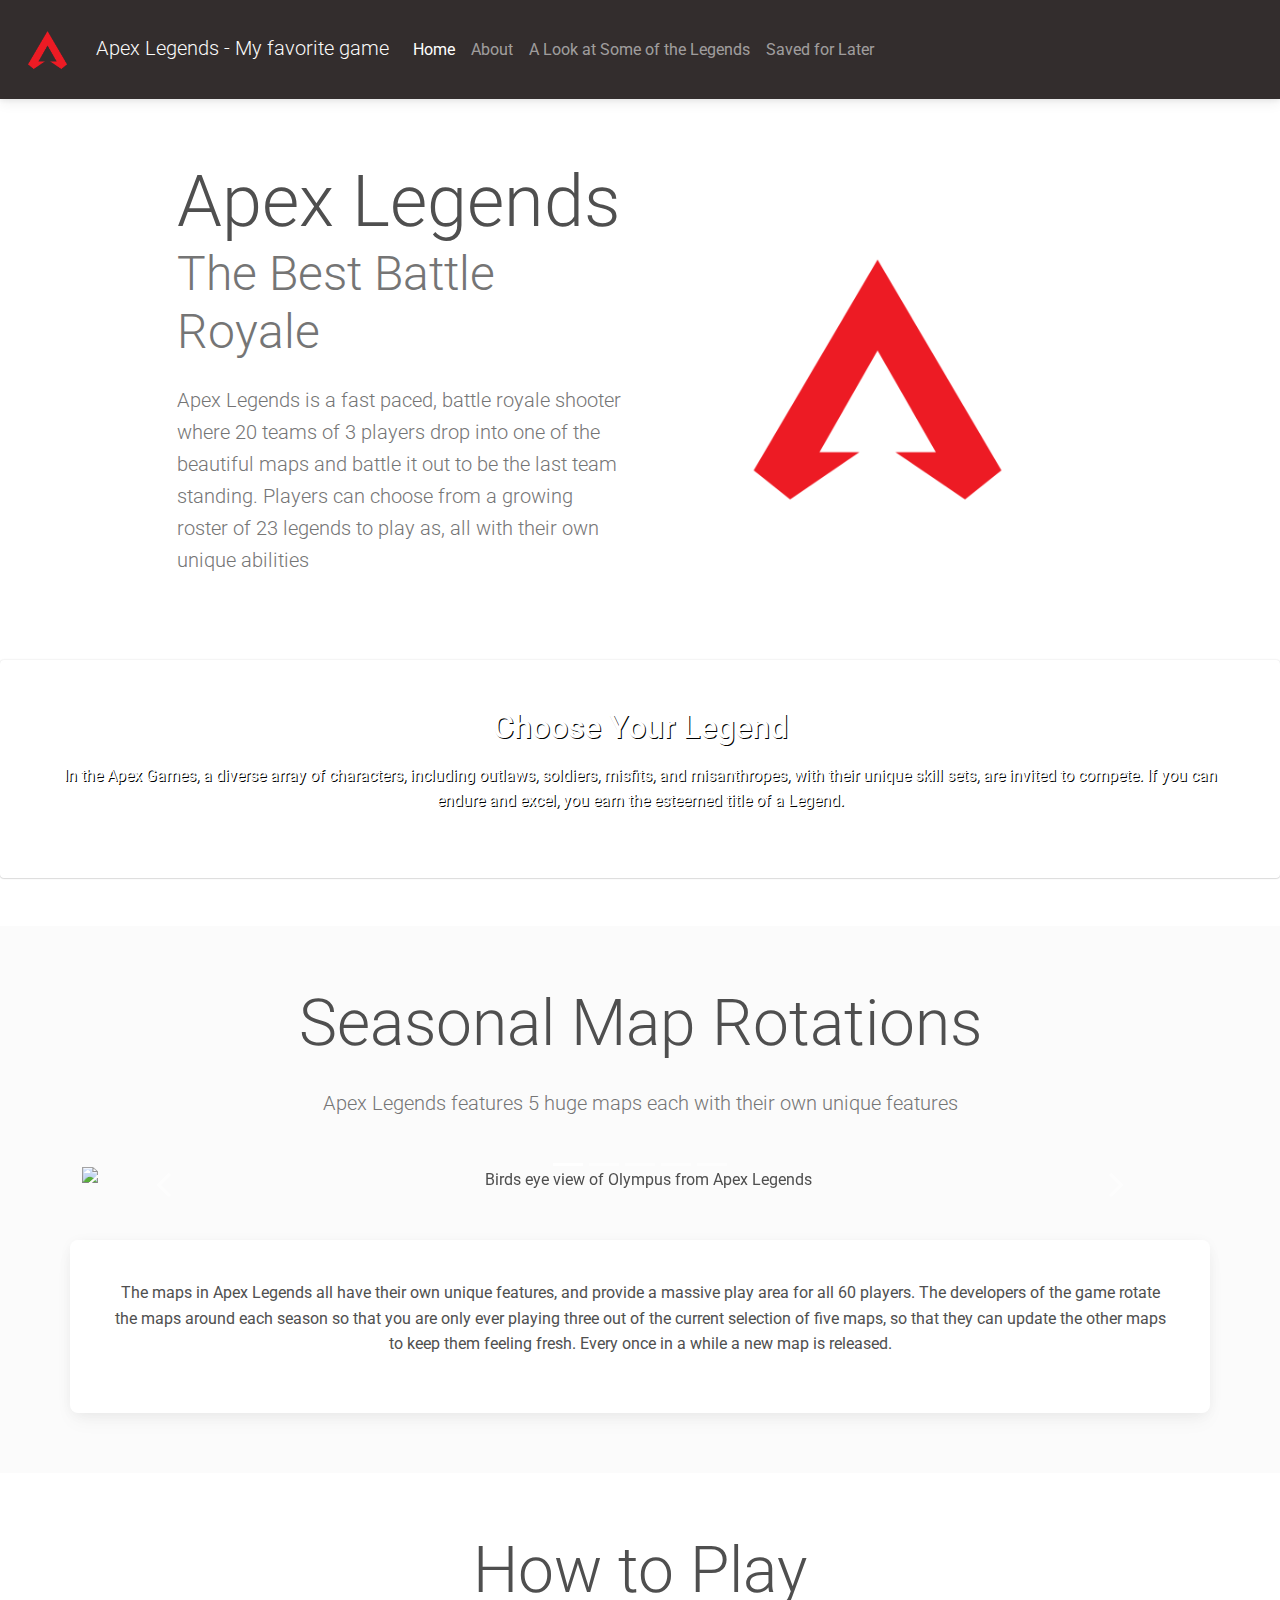
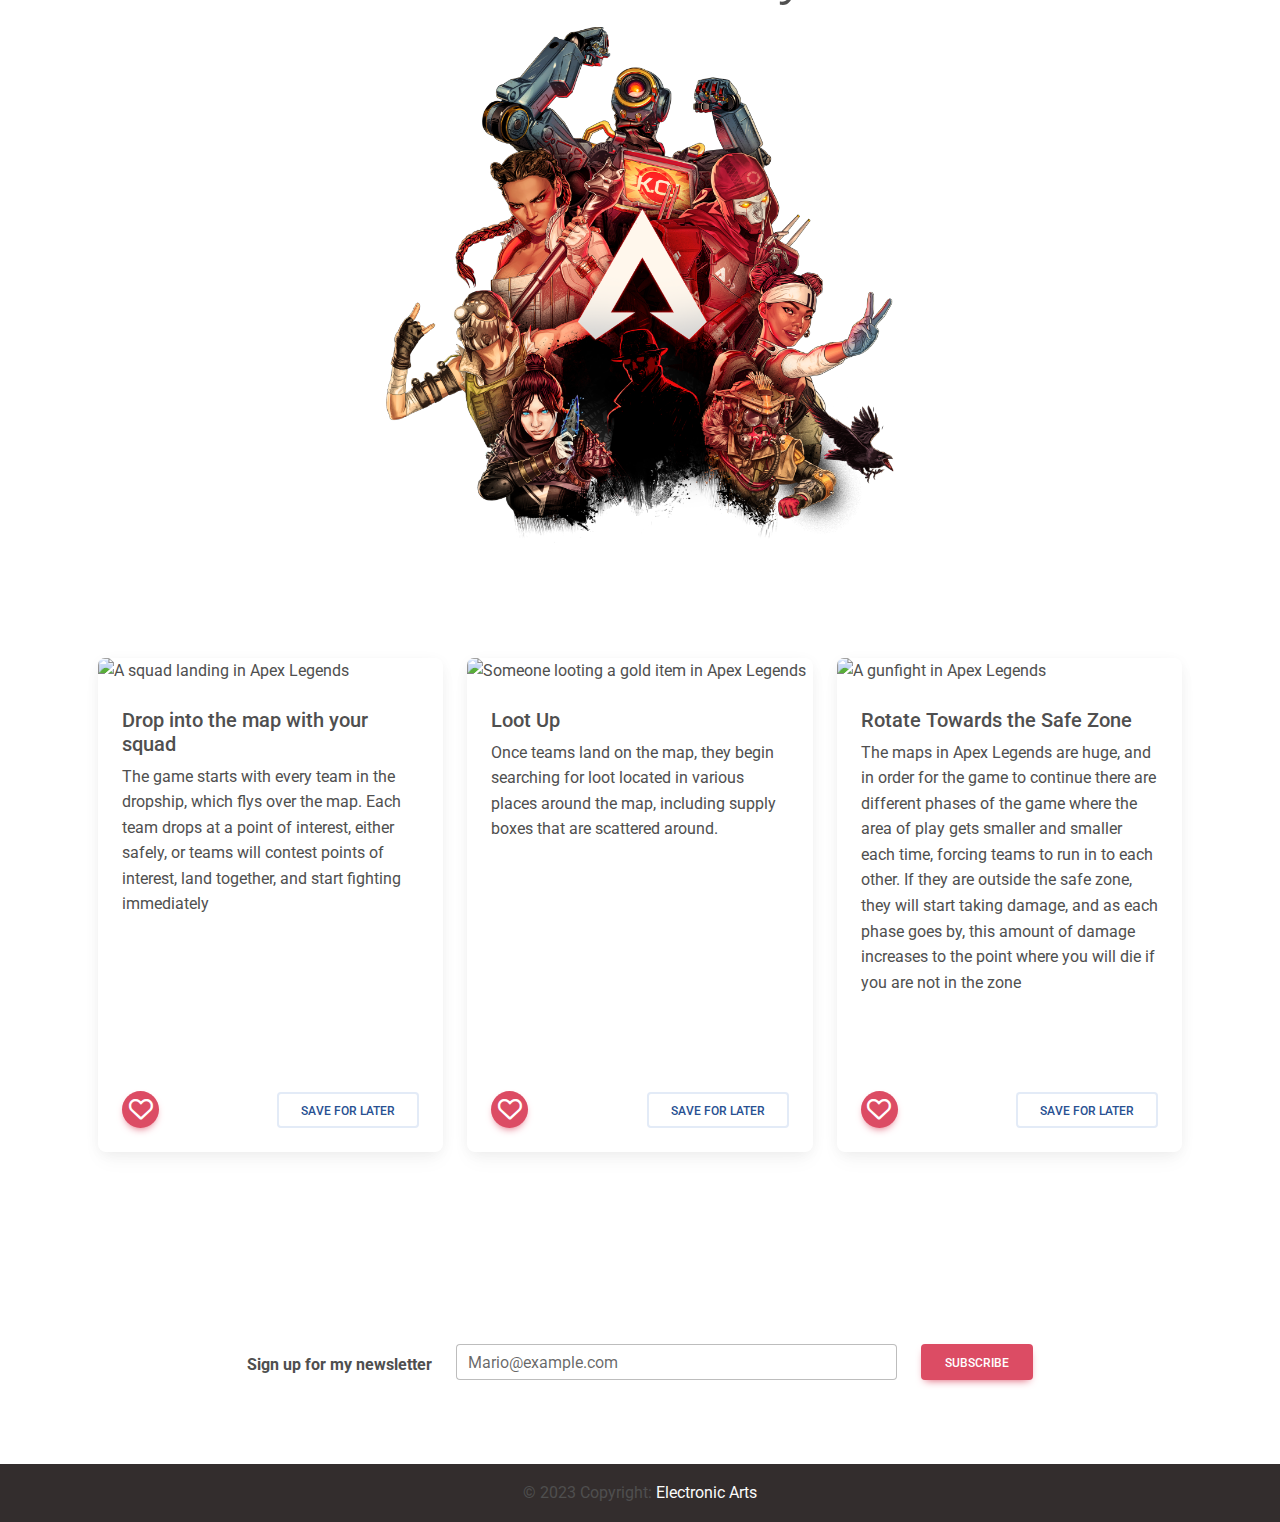
==== about.html @ 1181ff3f "initial commit" ====
<!DOCTYPE html>
<html lang="en">
<head>
    <meta charset="UTF-8">
    <meta name="viewport" content="width=device-width, initial-scale=1.0">
    <title>Apex Legends - My Favourite Game</title>
    <style>
        section{
            padding: 60px 0;
        }
     </style>
      <!-- Apex icon -->
      <link rel="icon" href="img/Apex-Legends-Emblem.png" type="image/x-icon" />
      <!-- Font Awesome -->
      <link
        rel="stylesheet"
        href="https://cdnjs.cloudflare.com/ajax/libs/font-awesome/6.0.0/css/all.min.css"
      />
      <!-- Google Fonts Roboto -->
      <link
        rel="stylesheet"
        href="https://fonts.googleapis.com/css2?family=Roboto:wght@300;400;500;700;900&display=swap"
      />
      <!-- MDB -->
      <link rel="stylesheet" href="css/mdb.min.css" />
</head>
<body onload ="onLoad()">
    <nav class="navbar navbar-expand-md navbar-dark bg-dark">
        <!--changed from fluid to xxl-->
      <div class="container-xxl">
        <a href="./index.html" CLASS="navbar-brand">
          <span class="fw-light text-light py-3" > 
            <img
            src="img/Apex-Legends-Emblem.png"
            class="me-2"
            height="40"
            alt="Apex Legends"
            loading="lazy"
          />
              Apex Legends - My favorite game

          </span>
      </a>
        <button
          class="navbar-toggler"
          type="button"
          data-mdb-toggle="collapse"
          data-mdb-target="#navbarText"
          aria-controls="navbarText"
          aria-expanded="false"
          aria-label="Toggle navigation"
        >
          <i class="fas fa-bars"></i>
        </button>
        <!---navbar links-->
        <div class="collapse navbar-collapse" id="navbarText">
          <ul class="navbar-nav me-auto mb-2 mb-lg-0">
            <li class="nav-item">
              <a class="nav-link active" aria-current="page" href="./index.html">Home</a>
            </li>
            <li class="nav-item">
              <a class="nav-link" href="./about.html">About</a>
            </li>
            <li class="nav-item">
                <a class="nav-link" href="./legends.html">A Look at Some of the Legends</a>
              </li>
            <li class="nav-item">
              <a class="nav-link" href="./savedForLater.html">Saved for Later</a>
            </li>
          </ul>
          
        </div>
      </div>
    </nav>

        <!--intro-->

    <section id="aboutintro">
        <div class="container-lg">
            <div class="row justify-content-center align-items-center">
                <div class="col-md-5 text-center text-md-start">
                        <div class="display-2">Apex Legends</div>
                        <div class="display-5 text-muted">The Best Battle Royale</div>
                    <p class="lead my-4 text-muted">Apex Legends is a fast paced, battle royale shooter where 20 teams of 3 players drop into one of the beautiful maps and battle it out to be the last team standing. Players can choose from a growing roster of 23 legends to play as, all with their own unique abilities</p>
                   
                </div>      <!--display image only if screen is big enough-->
                <div class="col-md-5 text-center d-none d-md-block">
                    
                    <span>
                        <img class="img-fluid" src="img/Apex-Legends-Emblem.png" alt="Apex Legends Logo">
                    </span>
                    
                </div>
            </div>
        </div>
    </section>

    <!-- Jumbotron -->
        <div 
        class="bg-image p-5 text-center shadow-1-strong rounded mb-5 text-white"
        style="background-image: url('https://esi.si.com/.image/ar_4:3%2Cc_fill%2Ccs_srgb%2Cq_auto:good%2Cw_1200/MTk3NDExMzcwNDExNTAxNDY3/apex-bunch-of-legends.png');"
        >
        <h1 class="mb-3 h2" style="text-shadow: 1px 1px black;">Choose Your Legend</h1>

        <p style="text-shadow: 1px 1px black;">
        In the Apex Games, a diverse array of characters, including outlaws, soldiers, misfits, and misanthropes, with their unique skill sets, are invited to compete. If you can endure and excel, you earn the esteemed title of a Legend.
        </p>
        </div>


    <!--map carousel-->

    <section id="maps" class="bg-light">
      <div class="text-center">
        <div class="display-3">Seasonal Map Rotations</div>
          <p class="lead my-4 text-muted">Apex Legends features 5 huge maps each with their own unique features</p>
            <div class="container my-5">
                <div id="carouselExampleIndicators" class="carousel slide" data-mdb-ride="carousel">
                <div class="carousel-indicators">
                <button
                    type="button"
                    data-mdb-target="#carouselExampleIndicators"
                    data-mdb-slide-to="0"
                    class="active"
                    aria-current="true"
                    aria-label="Slide 1"
                ></button>
                <button
                    type="button"
                    data-mdb-target="#carouselExampleIndicators"
                    data-mdb-slide-to="1"
                    aria-label="Slide 2"
                ></button>
                <button
                    type="button"
                    data-mdb-target="#carouselExampleIndicators"
                    data-mdb-slide-to="2"
                    aria-label="Slide 3"
                ></button>
                <button
                    type="button"
                    data-mdb-target="#carouselExampleIndicators"
                    data-mdb-slide-to="3"
                    aria-label="Slide 4"
                ></button>
                <button
                    type="button"
                    data-mdb-target="#carouselExampleIndicators"
                    data-mdb-slide-to="4"
                    aria-label="Slide 5"
                ></button>
                </div>

                <div class="carousel-inner">
                <div class="carousel-item active">
                    <img src="https://media.contentapi.ea.com/content/dam/apex-legends/common/articles/defiance-olympuas-map-update/apex-legends-screenshots-s12-map-sabotagedolympus-b-clean-min.png.adapt.crop191x100.628p.png" class="d-block w-100" alt="Birds eye view of Olympus from Apex Legends"/>
                    <div class="carousel-caption d-none d-md-block" style="text-shadow: 1px 1px black;">
                        <h5>Olympus</h5>
                      </div>
                </div>
                <div class="carousel-item">
                    <img src="https://primagames.com/wp-content/uploads/2023/05/kings-canon.jpg" class="d-block w-100" alt="Birds eye view of World's Edge from Apex Legends"/>
                    <div class="carousel-caption d-none d-md-block" style="text-shadow: 1px 1px black;">
                        <h5>World's Edge</h5>
                    </div>
                </div>
                <div class="carousel-item">
                    <img src="https://www.svg.com/img/gallery/how-can-i-play-the-old-map-in-apex-legends/intro-1582566410.jpg" class="d-block w-100" alt="Birds eye view of King's Canyon from Apex Legends"/>
                    <div class="carousel-caption d-none d-md-block" style="text-shadow: 1px 1px black;">
                        <h5>King's Canyon</h5>
                    </div>
                </div>
                <div class="carousel-item">
                    <img src="https://media.contentapi.ea.com/content/dam/apex-legends/common/legacy/maps/apex-media-maps-stormpoint-xl-l-m.jpg.adapt.320w.jpg" class="d-block w-100" alt="Birds eye view of Storm Point from Apex Legends"/>
                    <div class="carousel-caption d-none d-md-block" style="text-shadow: 1px 1px black;">
                        <h5>Storm Point</h5>
                    </div>
                </div>
                <div class="carousel-item">
                    <img src="https://media.contentapi.ea.com/content/dam/apex-legends/common/articles/broken-moon/final-broken-moon-overhead-shot-v2.jpg.adapt.crop191x100.628p.jpg" class="d-block w-100" alt="Birds eye view of Storm Point from Apex Legends"/>
                    <div class="carousel-caption d-none d-md-block" style="text-shadow: 1px 1px black;">
                        <h5>Broken Moon</h5>
                    </div>
                </div>
                </div>
                <button class="carousel-control-prev" type="button" data-mdb-target="#carouselExampleIndicators" data-mdb-slide="prev">
                <span class="carousel-control-prev-icon" aria-hidden="true"></span>
                <span class="visually-hidden">Previous</span>
                </button>
                <button class="carousel-control-next" type="button" data-mdb-target="#carouselExampleIndicators" data-mdb-slide="next">
                <span class="carousel-control-next-icon" aria-hidden="true"></span>
                <span class="visually-hidden">Next</span>
                </button>
              </div>
          </div> 
        <div class="container">
          <div class="row justify-content-center align-items-center">
            <div class="card p-3">
              <div class="card-body">
                <p>The maps in Apex Legends all have their own unique features, and provide a massive play area for all 60 players. The developers of the game rotate the maps around each season so that you are only ever playing three out of the current selection of five maps, so that they can update the other maps to keep them feeling fresh. 
                  Every once in a while a new map is released.</p>
              </div>
              
            </div>
          </div>
        </div>
      </div>
    </section>

    

    <!--cards-->

    <section id="aboutcards" class="px-5">
        <div class="container">
            <div class="display-3 text-center">How to Play</div>
            <img src="img/apex-embed-about-legends.png" alt="apex legends art" class="img-fluid">
            
            <div class="row my-5 align-items-center justify-content-center g-3">
                <div class="row row-cols-1 row-cols-md-3 g-4">
                    <div class="col">
                    <div class="card h-100"  id="./about#drop-article">
                        <img src="https://oyster.ignimgs.com/mediawiki/apis.ign.com/apex-legends/3/3b/Team_Landing.jpg" class="card-img-top" alt="A squad landing in Apex Legends"/>
                        <div class="card-body">
                            <h5 class="card-title">Drop into the map with your squad</h5>
                            <p class="card-text">The game starts with every team in the dropship, which flys over the map. Each team drops at a point of interest, either safely, or teams will contest points of interest, land together, and start fighting immediately</p>
                        </div>
                        <div class="p-2 position-relative mt-5">                                                               <!---Unique data-id's for each 'save' button-->
                          <button type="button" class="btn btn-outline-secondary save-button position-absolute bottom-0 end-0 m-4" data-mdb-ripple-color="dark" data-id="fluid-fast-gameplay-article">Save for later</button>
                          <button class="like-button btn btn-danger btn-floating m-3"><i class="far fa-heart fa-2x"></i></button>
                        </div> 
                    </div>
                    </div>
                    <div class="col">
                    <div class="card h-100" id="./about#loot-article">
                        <img src="https://cdn.mos.cms.futurecdn.net/2CxQZgSiBvwPLbKquwJBtc.jpg" class="card-img-top" alt="Someone looting a gold item in Apex Legends"/>
                        <div class="card-body">
                        <h5 class="card-title">Loot Up</h5>
                        <p class="card-text">Once teams land on the map, they begin searching for loot located in various places around the map, including supply boxes that are scattered around.</p>
                        </div>
                        <div class="p-2 position-relative mt-5">                                                               <!---Unique data-id's for each 'save' button-->
                          <button type="button" class="btn btn-outline-secondary save-button position-absolute bottom-0 end-0 m-4" data-mdb-ripple-color="dark" data-id="fluid-fast-gameplay-article">Save for later</button>
                          <button class="like-button btn btn-danger btn-floating m-3"><i class="far fa-heart fa-2x"></i></button>
                        </div>
                    </div>
                    </div>
                    <div class="col">
                    <div class="card h-100" id="./about#rotate-article">
                        <img src="img/gunfight.png" class="card-img-top" alt="A gunfight in Apex Legends"/>
                        <div class="card-body">
                        <h5 class="card-title">Rotate Towards the Safe Zone</h5>
                        <p class="card-text">
                            The maps in Apex Legends are huge, and in order for the game to continue there are different phases of the game where the area of play gets smaller and smaller each time, forcing teams to run in to each other. If they are outside the safe zone, they will start taking damage, and as each phase goes by, this amount of damage increases to the point where you will die if you are not in the zone
                        </p>
                        </div>
                        <div class="p-2 position-relative mt-5">                                                               <!---Unique data-id's for each 'save' button-->
                          <button type="button" class="btn btn-outline-secondary save-button position-absolute bottom-0 end-0 m-4" data-mdb-ripple-color="dark" data-id="fluid-fast-gameplay-article">Save for later</button>
                          <button class="like-button btn btn-danger btn-floating m-3"><i class="far fa-heart fa-2x"></i></button>
                        </div>
                    </div>
                </div>
            </div>
          </div>
        </div>
    </section>

    <!--footer-->
    <footer class="text-center">
        <!-- Grid container -->
        <div class="container p-4 pb-0">
          <!-- Section: Form -->
          <section>
            <form>
              <!--Grid row-->
              <div class="row d-flex justify-content-center">
                <!--Grid column-->
                <div class="col-auto">
                  <p class="pt-2">
                    <strong>Sign up for my newsletter</strong>
                  </p>
                </div>
                <!--Grid column-->
      
                <!--Grid column-->
                <div class="col-md-5 col-12">
                  <!-- Email input -->
                  <div class="form-outline mb-4">
                    <input type="email" id="form5Example27" class="form-control" />
                    <label class="form-label" for="form5Example27">Mario@example.com</label>
                  </div>
                </div>
                <!--Grid column-->
      
                <!--Grid column-->
                <div class="col-auto">
                  <!-- Submit button -->
                  <button type="submit" class="btn btn-danger mb-4">
                    Subscribe
                  </button>
                </div>
                <!--Grid column-->
              </div>
              <!--Grid row-->
            </form>
          </section>
          <!-- Section: Form -->
        </div>
        <!-- Grid container -->
      
        <!-- Copyright -->
        <div class="text-center p-3 bg-dark">
          © 2023 Copyright:
          <a class="text-light" href="https://www.ea.com/en-gb" target="_blank">Electronic Arts</a>
        </div>
        <!-- Copyright -->
      </footer>

    
    <script type="text/javascript" src="js/mdb.min.js"></script>
    <!-- Custom scripts -->
    <script type="text/javascript"> </script>
    <script type="text/javascript" src="js/myJs.js"></script>
</body>
</html>
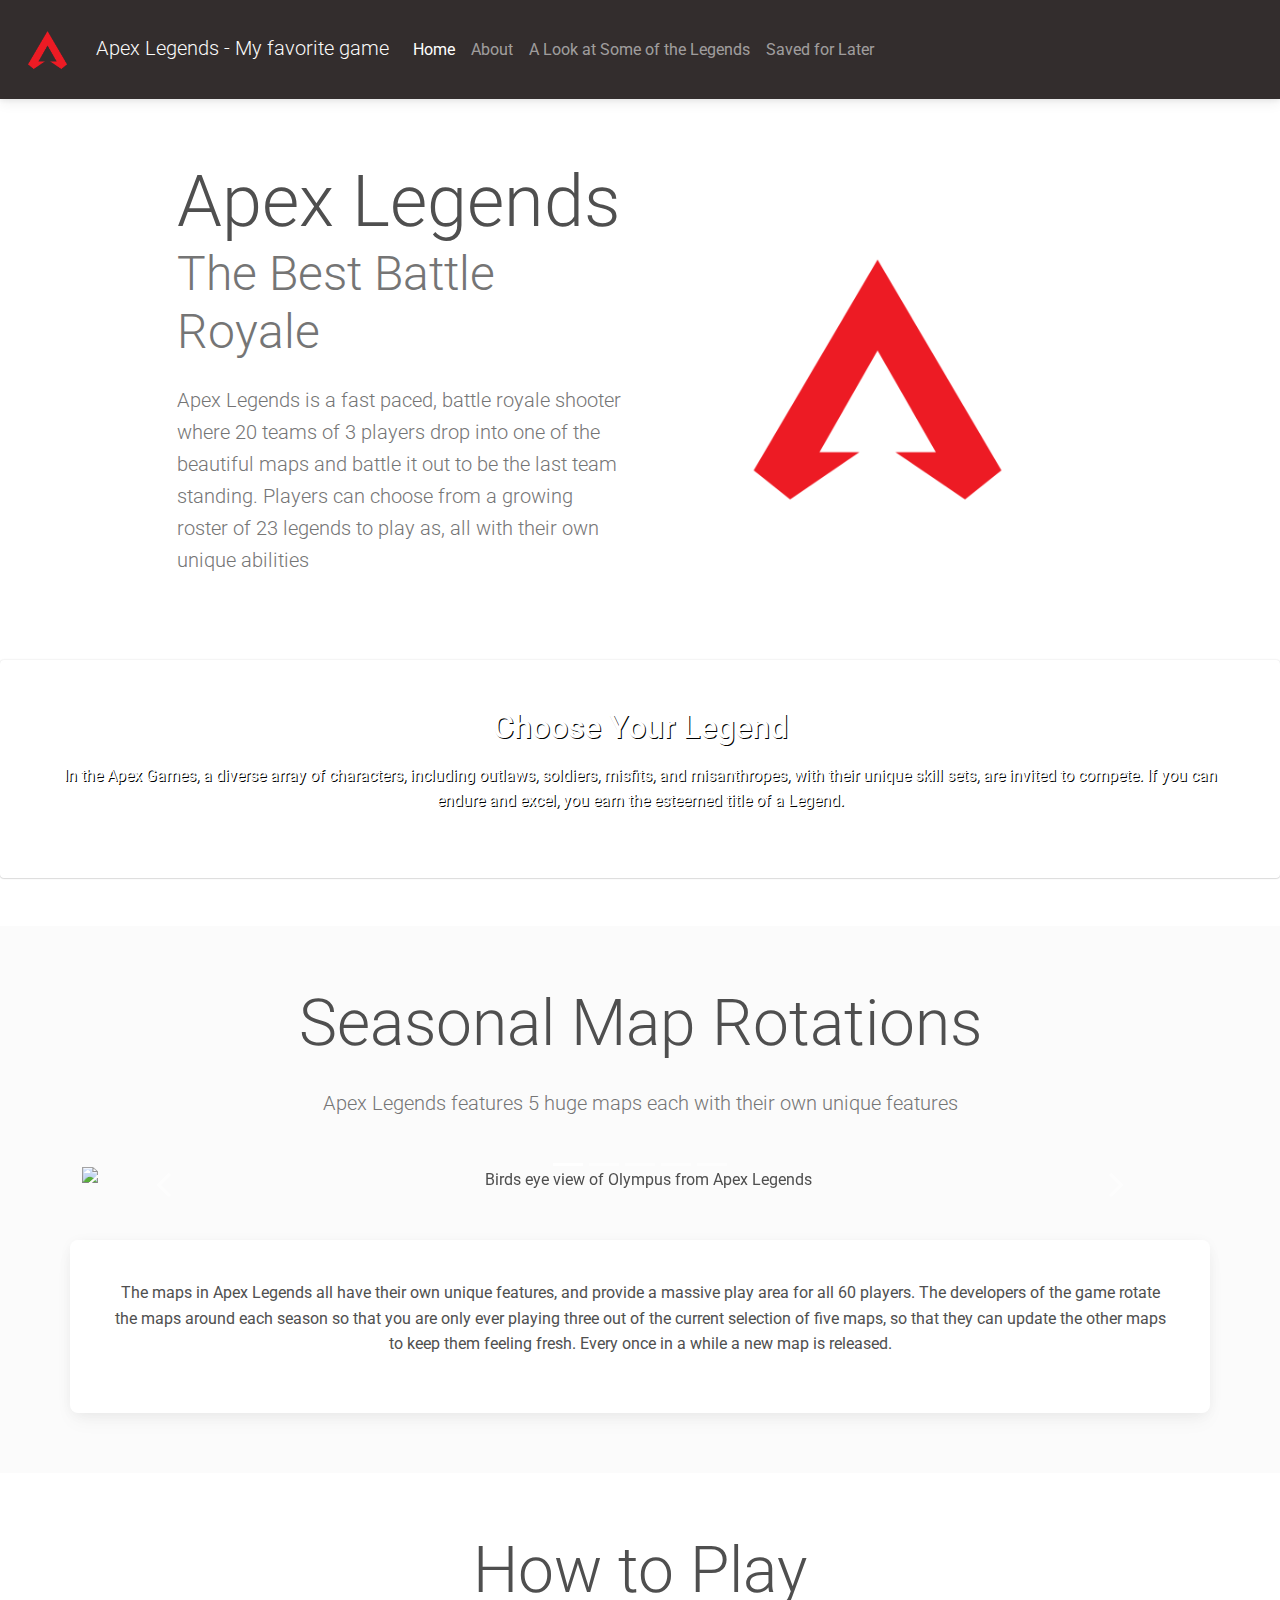
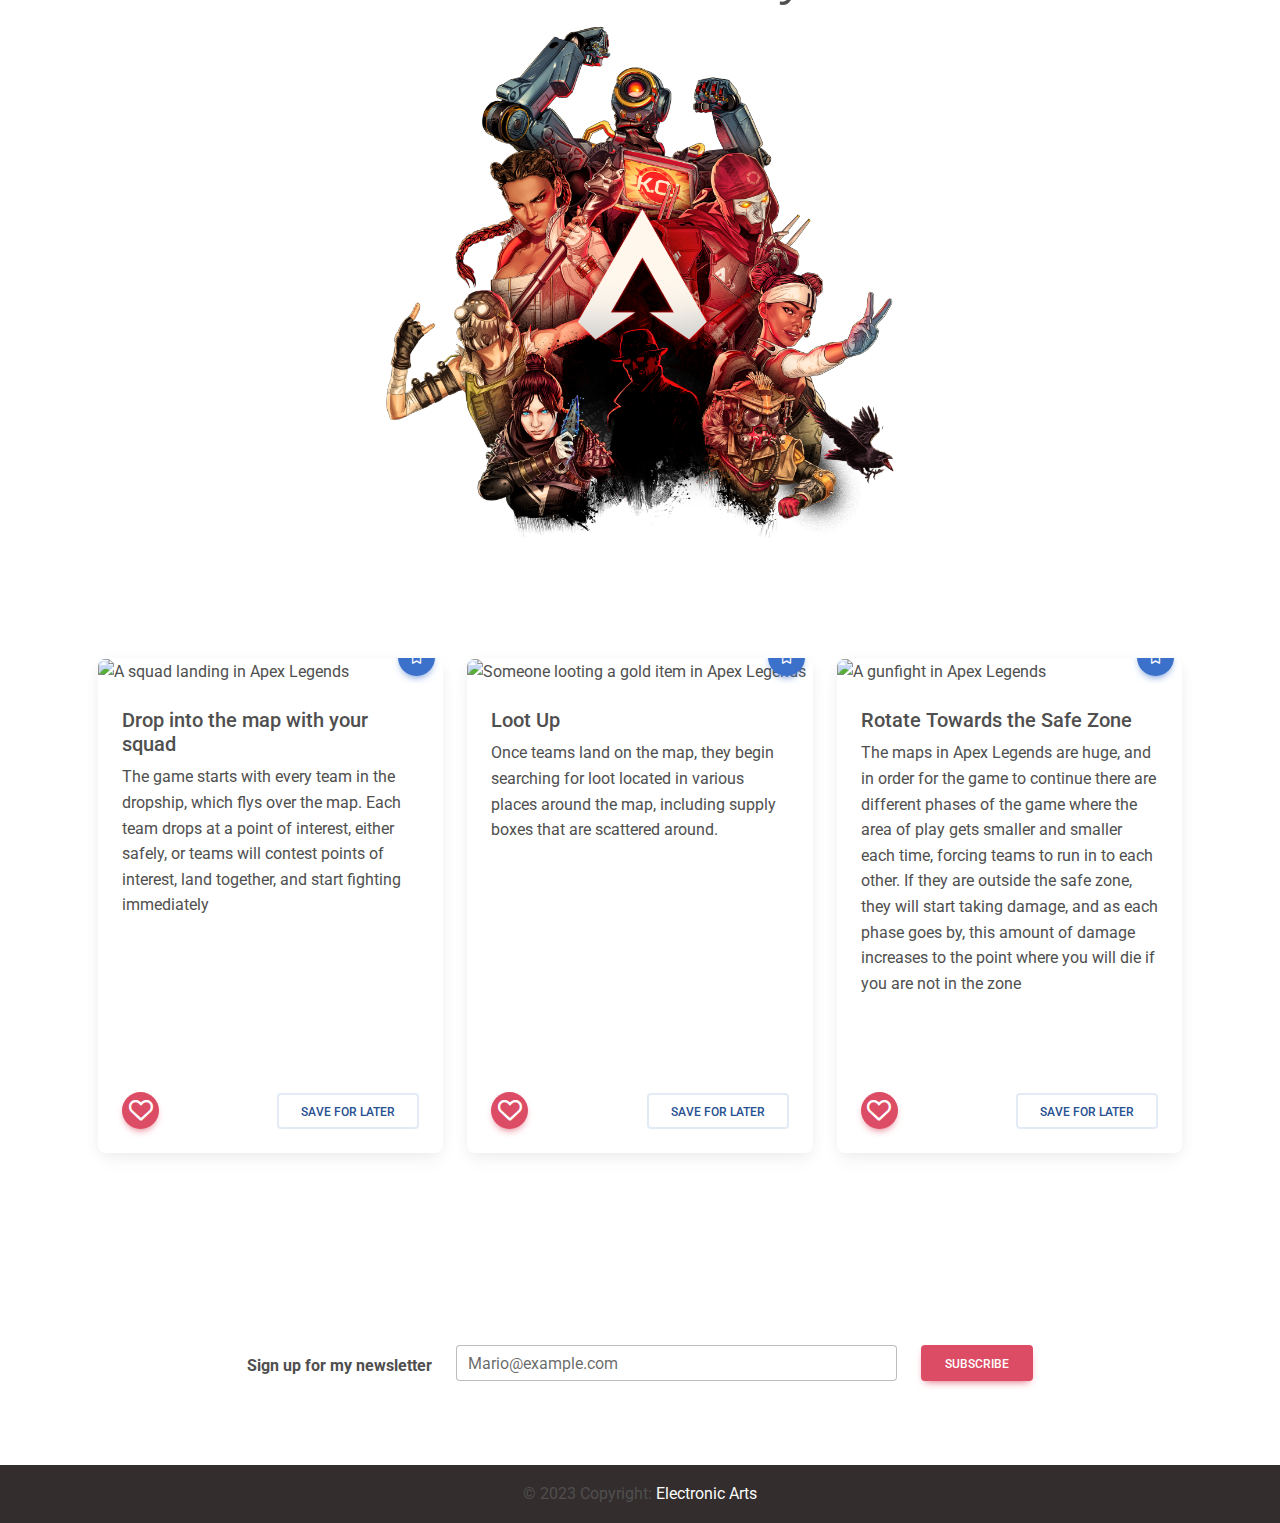
==== commit 520e8d04: "initial commit" ====
--- a/about.html
+++ b/about.html
@@ -220,33 +220,54 @@
                 <div class="row row-cols-1 row-cols-md-3 g-4">
                     <div class="col">
                     <div class="card h-100"  id="./about#drop-article">
-                        <img src="https://oyster.ignimgs.com/mediawiki/apis.ign.com/apex-legends/3/3b/Team_Landing.jpg" class="card-img-top" alt="A squad landing in Apex Legends"/>
+                        <div class="bg-image">
+                        <img src="https://oyster.ignimgs.com/mediawiki/apis.ign.com/apex-legends/3/3b/Team_Landing.jpg" class="card-img-top" alt="A squad landing in Apex Legends" id="image4"/>
+                        <div class="mask">
+                          <button type="button" class="image-save-button btn btn-primary btn-floating position-absolute bottom-0 end-0 m-2" data-mdb-ripple-color="dark" title="save for later">
+                            <i class="far fa-bookmark"></i>
+                          </button>
+                        </div>
+                        </div>
                         <div class="card-body">
                             <h5 class="card-title">Drop into the map with your squad</h5>
                             <p class="card-text">The game starts with every team in the dropship, which flys over the map. Each team drops at a point of interest, either safely, or teams will contest points of interest, land together, and start fighting immediately</p>
                         </div>
                         <div class="p-2 position-relative mt-5">                                                               <!---Unique data-id's for each 'save' button-->
                           <button type="button" class="btn btn-outline-secondary save-button position-absolute bottom-0 end-0 m-4" data-mdb-ripple-color="dark" data-id="fluid-fast-gameplay-article">Save for later</button>
-                          <button class="like-button btn btn-danger btn-floating m-3"><i class="far fa-heart fa-2x"></i></button>
+                          <button class="like-button btn btn-danger btn-floating m-3" id="dropLike"><i class="far fa-heart fa-2x"></i></button>
                         </div> 
                     </div>
                     </div>
                     <div class="col">
                     <div class="card h-100" id="./about#loot-article">
-                        <img src="https://cdn.mos.cms.futurecdn.net/2CxQZgSiBvwPLbKquwJBtc.jpg" class="card-img-top" alt="Someone looting a gold item in Apex Legends"/>
+                        <div class="bg-image">
+                          <img src="https://cdn.mos.cms.futurecdn.net/2CxQZgSiBvwPLbKquwJBtc.jpg" class="card-img-top" alt="Someone looting a gold item in Apex Legends" id="image5"/>
+                          <div class="mask">
+                            <button type="button" class="image-save-button btn btn-primary btn-floating position-absolute bottom-0 end-0 m-2" data-mdb-ripple-color="dark" title="save for later">
+                              <i class="far fa-bookmark"></i>
+                            </button>
+                          </div> 
+                        </div>
                         <div class="card-body">
                         <h5 class="card-title">Loot Up</h5>
                         <p class="card-text">Once teams land on the map, they begin searching for loot located in various places around the map, including supply boxes that are scattered around.</p>
                         </div>
                         <div class="p-2 position-relative mt-5">                                                               <!---Unique data-id's for each 'save' button-->
                           <button type="button" class="btn btn-outline-secondary save-button position-absolute bottom-0 end-0 m-4" data-mdb-ripple-color="dark" data-id="fluid-fast-gameplay-article">Save for later</button>
-                          <button class="like-button btn btn-danger btn-floating m-3"><i class="far fa-heart fa-2x"></i></button>
+                          <button class="like-button btn btn-danger btn-floating m-3" id="lootLike"><i class="far fa-heart fa-2x"></i></button>
                         </div>
                     </div>
                     </div>
                     <div class="col">
                     <div class="card h-100" id="./about#rotate-article">
-                        <img src="img/gunfight.png" class="card-img-top" alt="A gunfight in Apex Legends"/>
+                        <div class="bg-image">
+                          <img src="img/gunfight.png" class="card-img-top" alt="A gunfight in Apex Legends" id="image6"/>
+                          <div class="mask">
+                            <button type="button" class="image-save-button btn btn-primary btn-floating position-absolute bottom-0 end-0 m-2" data-mdb-ripple-color="dark" title="save for later">
+                              <i class="far fa-bookmark"></i>
+                            </button>
+                          </div>
+                        </div>
                         <div class="card-body">
                         <h5 class="card-title">Rotate Towards the Safe Zone</h5>
                         <p class="card-text">
@@ -255,7 +276,7 @@
                         </div>
                         <div class="p-2 position-relative mt-5">                                                               <!---Unique data-id's for each 'save' button-->
                           <button type="button" class="btn btn-outline-secondary save-button position-absolute bottom-0 end-0 m-4" data-mdb-ripple-color="dark" data-id="fluid-fast-gameplay-article">Save for later</button>
-                          <button class="like-button btn btn-danger btn-floating m-3"><i class="far fa-heart fa-2x"></i></button>
+                          <button class="like-button btn btn-danger btn-floating m-3" id="rotateLike"><i class="far fa-heart fa-2x"></i></button>
                         </div>
                     </div>
                 </div>
